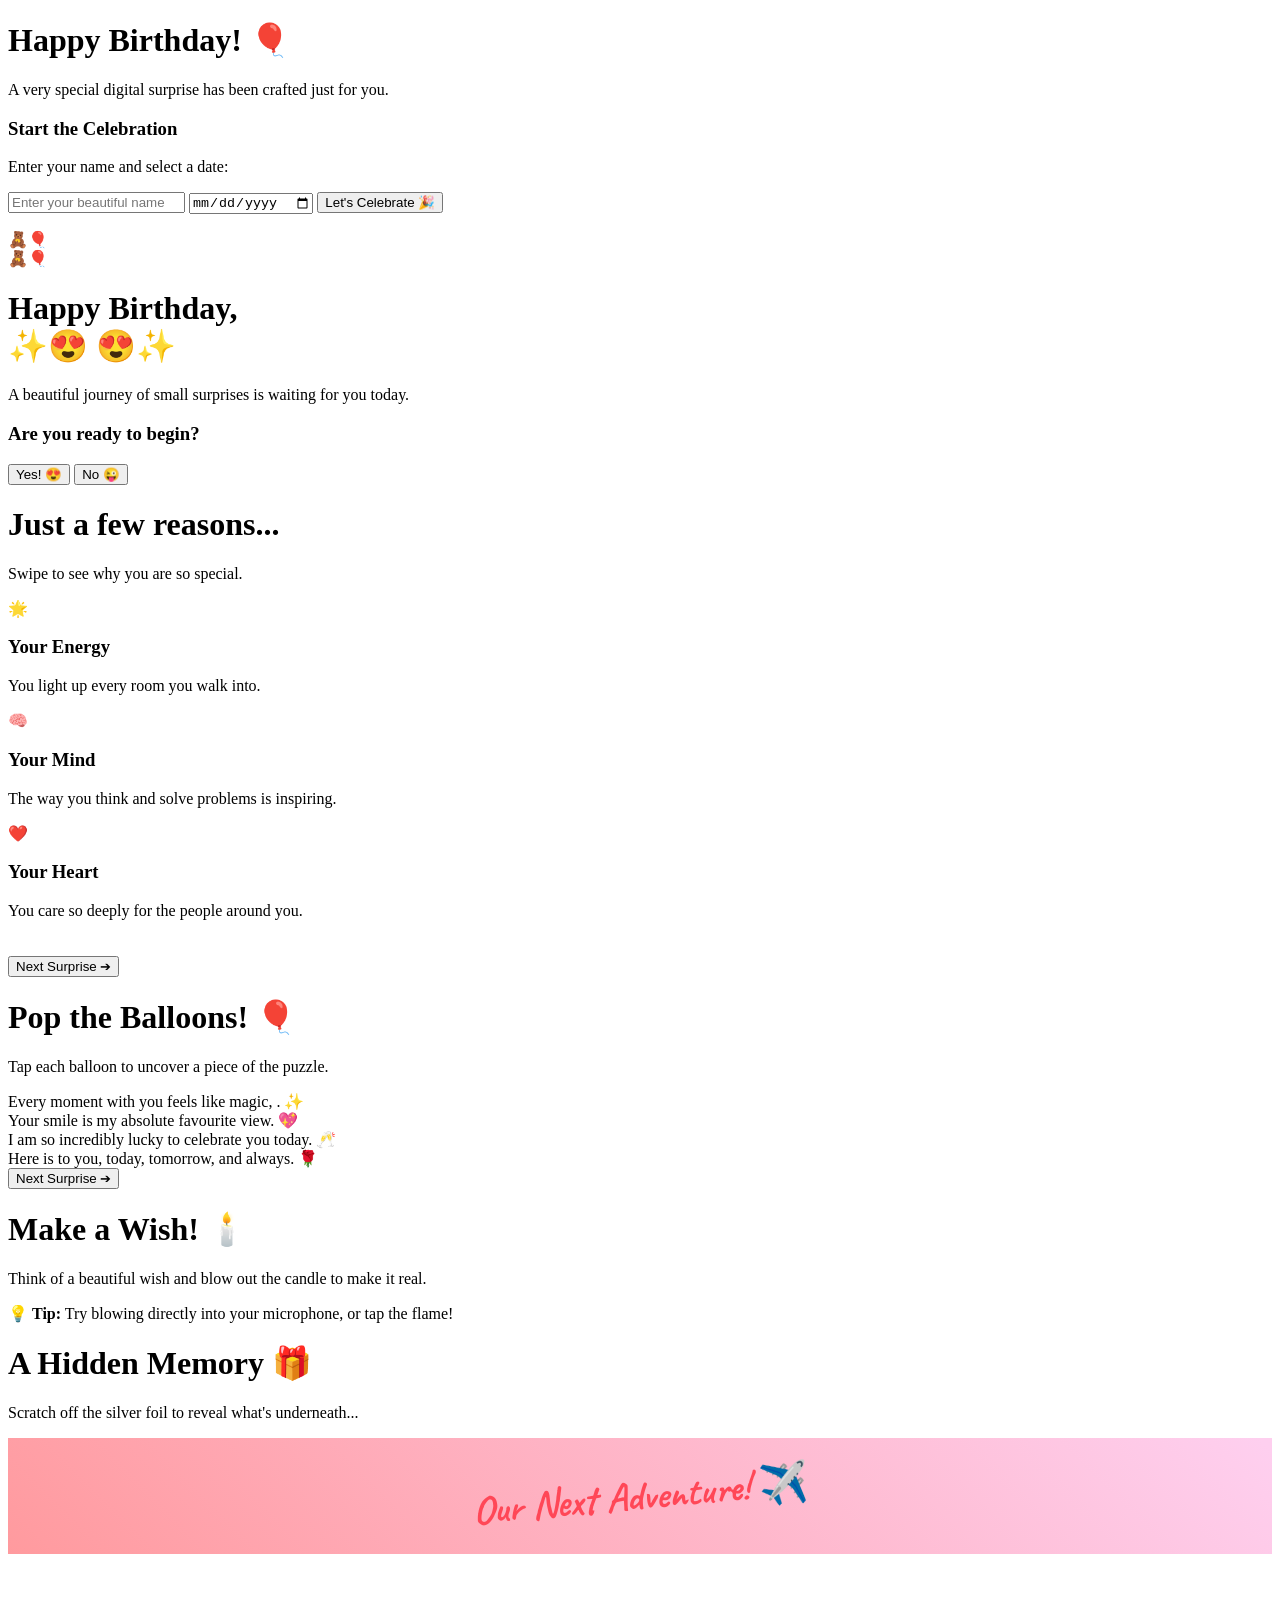
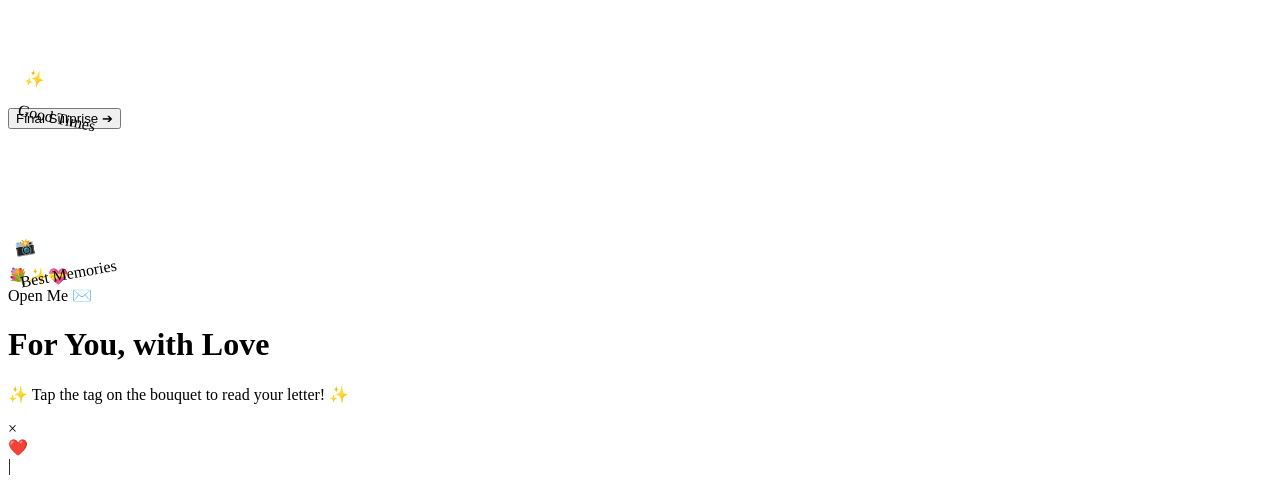
==== index.html @ 92702740 "Rename BDY/index.html to index.html" ====
<!DOCTYPE html>
<html lang="en">
<head>
    <meta charset="UTF-8">
    <meta name="viewport" content="width=device-width, initial-scale=1.0">
    <title>For You ✨</title>
    <link rel="stylesheet" href="style.css">
    <link href="https://fonts.googleapis.com/css2?family=Caveat:wght@700&display=swap" rel="stylesheet">
</head>
<body>

    <div id="parallax-bg">
        <div class="stars" id="stars1"></div>
        <div class="stars" id="stars2"></div>
        <div class="stars" id="stars3"></div>
    </div>

    <audio id="bg-music" loop src="https://www.soundhelix.com/examples/mp3/SoundHelix-Song-1.mp3"></audio>

    <div id="screen0" class="screen active split-layout">
        <div class="split-left">
            <h1 class="lock-title">Happy Birthday! 🎈</h1>
            <p class="lock-subtitle">A very special digital surprise has been crafted just for you.</p>
        </div>
        <div class="split-right">
            <h3>Start the Celebration</h3>
            <p class="lock-hint">Enter your name and select a date:</p>
            
            <input type="text" id="guest-name" class="dob-input" placeholder="Enter your beautiful name" autocomplete="off" />
            <input type="date" id="secret-dob" class="dob-input" />
            
            <button class="primary-btn unlock-btn" onclick="checkUnlockDate()">Let's Celebrate 🎉</button>
            <p id="lock-error" class="error-msg"></p>
        </div>
    </div>

    <div id="screen1" class="screen">
        <div class="teddy-container">
            <div class="teddy-wrapper" id="left-teddy" onclick="pokeTeddy()">🧸<span class="mini-balloon">🎈</span></div>
            <div class="teddy-wrapper">🧸<span class="mini-balloon">🎈</span></div>
        </div>
        
        <div class="header-zone">
            <h1>Happy Birthday, <br><span class="name-highlight">✨😍 <span id="dynamic-name"></span> 😍✨</span></h1>
            <p class="subtitle">A beautiful journey of small surprises is waiting for you today.</p>
        </div>

        <div class="action-zone">
            <h3>Are you ready to begin?</h3>
            <div class="btn-box-area">
                <button class="yes-premium-btn" onclick="nextScreen('1a')">Yes! 😍</button>
                <button class="no-running-btn" id="no-btn" onmouseover="dodgeButton()" onmouseenter="dodgeButton()" onclick="dodgeButton()">No 😜</button>
            </div>
        </div>
    </div>

    <div id="screen1a" class="screen">
        <div class="header-zone">
            <h1>Just a few reasons...</h1>
            <p class="subtitle">Swipe to see why you are so special.</p>
        </div>

        <div class="carousel-container" id="reason-carousel">
            <div class="carousel-track">
                <div class="reason-card">
                    <div class="reason-icon">🌟</div>
                    <h3>Your Energy</h3>
                    <p>You light up every room you walk into.</p>
                </div>
                <div class="reason-card">
                    <div class="reason-icon">🧠</div>
                    <h3>Your Mind</h3>
                    <p>The way you think and solve problems is inspiring.</p>
                </div>
                <div class="reason-card">
                    <div class="reason-icon">❤️</div>
                    <h3>Your Heart</h3>
                    <p>You care so deeply for the people around you.</p>
                </div>
            </div>
        </div>
        
        <div class="carousel-dots">
            <span class="dot active-dot"></span><span class="dot"></span><span class="dot"></span>
        </div>

        <button class="primary-btn" style="margin-top: 20px;" onclick="nextScreen(2)">Next Surprise ➔</button>
    </div>

    <div id="screen2" class="screen">
        <div class="header-zone">
            <h1>Pop the Balloons! 🎈</h1>
            <p class="subtitle">Tap each balloon to uncover a piece of the puzzle.</p>
        </div>
        
        <div class="balloon-grid">
            <div class="balloon-wrapper red" onclick="popBalloon(this)">
                <div class="balloon-visual"><div class="balloon-body"></div><div class="balloon-string"></div></div>
                <div class="hidden-message">Every moment with you feels like magic, <span class="dynamic-msg-name"></span>. ✨</div>
            </div>
            <div class="balloon-wrapper blue" onclick="popBalloon(this)">
                <div class="balloon-visual"><div class="balloon-body"></div><div class="balloon-string"></div></div>
                <div class="hidden-message">Your smile is my absolute favourite view. 💖</div>
            </div>
            <div class="balloon-wrapper yellow" onclick="popBalloon(this)">
                <div class="balloon-visual"><div class="balloon-body"></div><div class="balloon-string"></div></div>
                <div class="hidden-message">I am so incredibly lucky to celebrate you today. 🥂</div>
            </div>
            <div class="balloon-wrapper green" onclick="popBalloon(this)">
                <div class="balloon-visual"><div class="balloon-body"></div><div class="balloon-string"></div></div>
                <div class="hidden-message">Here is to you, today, tomorrow, and always. 🌹</div>
            </div>
        </div>

        <button class="primary-btn hidden-next-btn" id="balloon-next-btn" onclick="nextScreen(3)">Next Surprise ➔</button>
    </div>

    <div id="screen3" class="screen">
        <div class="header-zone">
            <h1>Make a Wish! 🕯️</h1>
            <p class="subtitle">Think of a beautiful wish and blow out the candle to make it real.</p>
        </div>

        <div class="cake-display-zone">
            <div class="cake-container">
                <div class="candle">
                    <div class="flame" id="candle-flame" onclick="blowOutCandle()"></div>
                </div>
                <div class="cake-top"></div>
                <div class="cake-base"></div>
            </div>
        </div>
        <div class="tip-zone">
            <p class="mic-hint">💡 <strong>Tip:</strong> Try blowing directly into your microphone, or tap the flame!</p>
        </div>
    </div>

    <div id="screen4" class="screen">
        <div class="header-zone">
            <h1>A Hidden Memory 🎁</h1>
            <p class="subtitle">Scratch off the silver foil to reveal what's underneath...</p>
        </div>

        <div class="scratch-container">
            <div class="scratch-reveal-img" style="background: linear-gradient(45deg, #ff9a9e 0%, #fecfef 99%, #fecfef 100%); display:flex; justify-content:center; align-items:center;">
                 <h2 style="font-family: 'Caveat', cursive; color: #ff4757; font-size: 2.5rem; transform: rotate(-5deg);">Our Next Adventure! ✈️</h2>
            </div>
            <canvas id="scratch-canvas"></canvas>
        </div>

        <button class="primary-btn hidden-next-btn" id="scratch-next-btn" onclick="nextScreen(5)">Final Surprise ➔</button>
    </div>

    <div id="screen5" class="screen">
        
        <div class="polaroid" id="pol1" style="top: 8%; left: 8%; transform: rotate(-10deg);">
            <div class="tape"></div>
            <div class="pol-img placeholder-1">📸</div>
            <p>Best Memories</p>
        </div>
        <div class="polaroid" id="pol2" style="top: 18%; right: 8%; transform: rotate(12deg);">
            <div class="tape"></div>
            <div class="pol-img placeholder-2">✨</div>
            <p>Good Times</p>
        </div>

        <div class="bouquet-container">
            <div class="main-bouquet">
                <div class="flower-bunch">💐✨💝</div>
                <div class="bouquet-wrap"></div>
            </div>
            <div class="hanging-tag" onclick="openLetterCard()">
                <div class="tag-string"></div>
                <div class="tag-body"><span>Open Me ✉️</span></div>
            </div>
        </div>

        <h1 class="tap-hint-text">For You, with Love</h1>
        <p class="subtitle hint-blink">✨ Tap the tag on the bouquet to read your letter! ✨</p>
        
        <div id="letterModal" class="letter-overlay">
            <div class="envelope-card premium-letter">
                <span class="close-card-btn" onclick="closeLetterCard()">×</span>
                <div class="wax-seal-decor">❤️</div>
                
                <div class="scrollable-letter-content custom-scrollbar">
                    <span id="typing-content" class="romantic-handwriting"></span>
                    <span class="typing-cursor">|</span>
                </div>
            </div>
        </div>
    </div>

    <script src="script.js"></script>
</body>
</html>
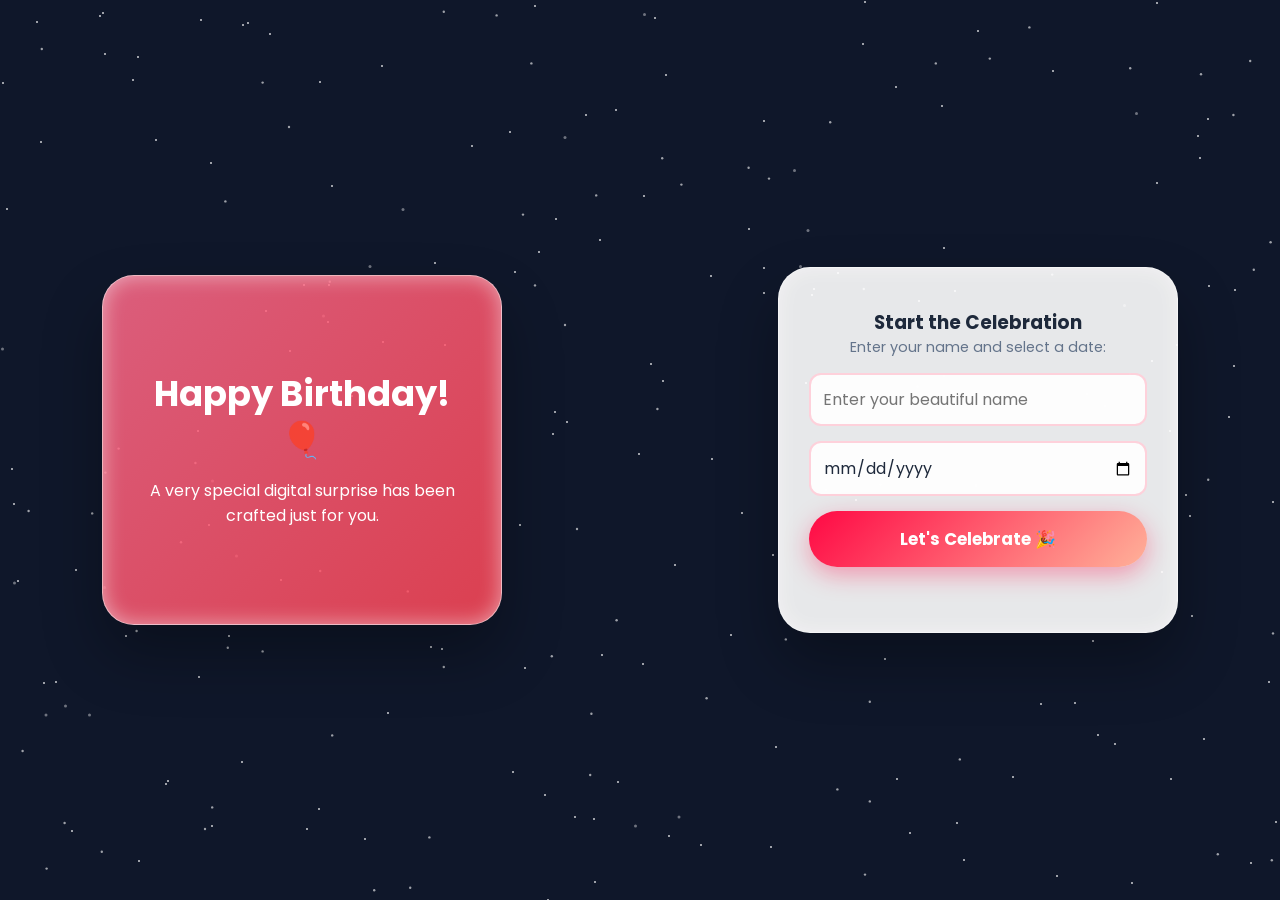
==== commit 1e9c6dfe: "Feature: Animation added" ====
--- a/index.html
+++ b/index.html
@@ -5,6 +5,7 @@
     <meta name="viewport" content="width=device-width, initial-scale=1.0">
     <title>For You ✨</title>
     <link rel="stylesheet" href="style.css">
+    <link href="https://fonts.googleapis.com/css2?family=Poppins:wght@400;500;600;700&display=swap" rel="stylesheet">
     <link href="https://fonts.googleapis.com/css2?family=Caveat:wght@700&display=swap" rel="stylesheet">
 </head>
 <body>
@@ -36,7 +37,10 @@
 
     <div id="screen1" class="screen">
         <div class="teddy-container">
-            <div class="teddy-wrapper" id="left-teddy" onclick="pokeTeddy()">🧸<span class="mini-balloon">🎈</span></div>
+            <div class="teddy-wrapper" id="left-teddy" onclick="pokeTeddy()">
+                <div class="teddy-hint-cloud">Poke me! See magic ✨</div>
+                🧸<span class="mini-balloon">🎈</span>
+            </div>
             <div class="teddy-wrapper">🧸<span class="mini-balloon">🎈</span></div>
         </div>
         
@@ -151,46 +155,47 @@
         <button class="primary-btn hidden-next-btn" id="scratch-next-btn" onclick="nextScreen(5)">Final Surprise ➔</button>
     </div>
 
-    <div id="screen5" class="screen">
-        
-        <div class="polaroid" id="pol1" style="top: 8%; left: 8%; transform: rotate(-10deg);">
-            <div class="tape"></div>
-            <div class="pol-img placeholder-1">📸</div>
-            <p>Best Memories</p>
-        </div>
-        <div class="polaroid" id="pol2" style="top: 18%; right: 8%; transform: rotate(12deg);">
-            <div class="tape"></div>
-            <div class="pol-img placeholder-2">✨</div>
-            <p>Good Times</p>
-        </div>
-
-        <div class="bouquet-container">
-            <div class="main-bouquet">
-                <div class="flower-bunch">💐✨💝</div>
-                <div class="bouquet-wrap"></div>
-            </div>
-            <div class="hanging-tag" onclick="openLetterCard()">
-                <div class="tag-string"></div>
-                <div class="tag-body"><span>Open Me ✉️</span></div>
-            </div>
-        </div>
-
-        <h1 class="tap-hint-text">For You, with Love</h1>
-        <p class="subtitle hint-blink">✨ Tap the tag on the bouquet to read your letter! ✨</p>
-        
-        <div id="letterModal" class="letter-overlay">
-            <div class="envelope-card premium-letter">
-                <span class="close-card-btn" onclick="closeLetterCard()">×</span>
-                <div class="wax-seal-decor">❤️</div>
-                
-                <div class="scrollable-letter-content custom-scrollbar">
-                    <span id="typing-content" class="romantic-handwriting"></span>
-                    <span class="typing-cursor">|</span>
-                </div>
+    <div id="screen5" class="screen final-bouquet-screen">
+        
+        <div class="realistic-bouquet-wrapper">
+            <img src="image_c681f4.png" alt="Bouquet" class="realistic-bouquet-img" onerror="this.style.opacity='0'">
+        </div>
+
+        <div class="premium-polaroid memory-left" id="pol1">
+            <div class="luxury-tape"></div>
+            <div class="photo-frame placeholder-1"><span class="frame-emoji">📸</span></div>
+            <p class="polaroid-caption">Best Memories</p>
+        </div>
+        <div class="premium-polaroid memory-right" id="pol2">
+            <div class="luxury-tape"></div>
+            <div class="photo-frame placeholder-2"><span class="frame-emoji">✨</span></div>
+            <p class="polaroid-caption">Good Times</p>
+        </div>
+
+        <div class="pre-letter-teaser">
+            <h1 class="premium-gradient-text">For You, with Love</h1>
+            <p>A million beautiful moments led us to today. I created this digital journey just to remind you how incredibly special you are.</p>
+        </div>
+
+        <div class="action-reveal-zone">
+            <p class="subtitle hint-blink">✨ Your final surprise is waiting... ✨</p>
+            <button class="open-letter-btn" onclick="openLetterCard()">
+                <span>Open Envelope 💌</span>
+            </button>
+        </div>
+    </div>
+
+    <div id="letterModal" class="letter-overlay">
+        <div class="envelope-card premium-letter">
+            <span class="close-card-btn" onclick="closeLetterCard()">×</span>
+            <div class="wax-seal-decor">❤️</div>
+            <div class="scrollable-letter-content custom-scrollbar">
+                <span id="typing-content" class="romantic-handwriting"></span>
+                <span class="typing-cursor">|</span>
             </div>
         </div>
     </div>
 
     <script src="script.js"></script>
 </body>
-</html>
+</html>
--- a/style.css
+++ b/style.css
@@ -0,0 +1,249 @@
+@import url('https://fonts.googleapis.com/css2?family=Poppins:wght@400;500;600;700&display=swap');
+@import url('https://fonts.googleapis.com/css2?family=Caveat:wght@700&display=swap');
+
+:root {
+    --text-color: #1e293b;
+    --sub-text: #64748b;
+    --primary-pink: #ff6b8b;
+    --dark-pink: #ff4757;
+    --luxury-gold: #f59e0b;
+}
+
+* { box-sizing: border-box; margin: 0; padding: 0; font-family: 'Poppins', sans-serif; }
+
+/* --- UPGRADED STARRY NIGHT BACKGROUND --- */
+body {
+    background: #0f172a; color: var(--text-color); overflow: hidden; display: flex; justify-content: center; align-items: center; height: 100vh; width: 100vw;
+    cursor: url("data:image/svg+xml;utf8,<svg xmlns='http://www.w3.org/2000/svg' width='32' height='32' style='font-size:24px;'><text y='24'>✨</text></svg>") 16 0, auto;
+}
+
+#parallax-bg { position: fixed; top: 0; left: 0; width: 100vw; height: 100vh; z-index: -1; }
+.stars { position: absolute; top: 0; left: 0; width: 100%; height: 100%; transition: transform 0.1s ease-out; }
+#stars1 { opacity: 0.8; } #stars2 { opacity: 0.6; transform: scale(1.2); } #stars3 { opacity: 0.4; transform: scale(1.5); }
+button, .balloon-wrapper, .flame, .premium-polaroid, canvas { cursor: url("data:image/svg+xml;utf8,<svg xmlns='http://www.w3.org/2000/svg' width='32' height='32' style='font-size:24px;'><text y='24'>🪄</text></svg>") 16 0, pointer !important; }
+
+/* --- GLASSMORPHISM CARDS --- */
+.screen {
+    position: absolute; width: 90%; max-width: 420px; height: 620px; padding: 40px 30px; display: none; flex-direction: column; align-items: center; justify-content: space-between;
+    background: rgba(255, 255, 255, 0.92); backdrop-filter: blur(20px); -webkit-backdrop-filter: blur(20px);
+    border: 1px solid rgba(255, 255, 255, 0.8); border-radius: 32px; box-shadow: 0 30px 60px rgba(0, 0, 0, 0.4), inset 0 0 20px rgba(255, 255, 255, 0.8); z-index: 10;
+}
+.screen.active { display: flex; flex-direction: column; animation: professionalIn 0.6s cubic-bezier(0.175, 0.885, 0.32, 1.1) forwards; }
+.screen.exiting { animation: professionalOut 0.5s cubic-bezier(0.55, 0.085, 0.68, 0.53) forwards !important; }
+@keyframes professionalIn { from { opacity: 0; transform: scale(0.9) translateY(30px) rotateX(10deg); } to { opacity: 1; transform: scale(1) translateY(0) rotateX(0deg); } }
+@keyframes professionalOut { from { opacity: 1; transform: scale(1) translateY(0); } to { opacity: 0; transform: scale(1.05) translateY(-40px); filter: blur(5px); } }
+
+/* --- SCREEN 0: LOCK SCREEN --- */
+#screen0.split-layout { width: 100vw; max-width: 100vw; height: 100vh; background: transparent; border: none; box-shadow: none; backdrop-filter: none; -webkit-backdrop-filter: none; flex-direction: row; justify-content: space-between; align-items: center; padding: 0 8vw; }
+.split-left, .split-right { width: 42%; max-width: 400px; height: auto; min-height: 350px; border-radius: 32px; padding: 40px 30px; display: flex; flex-direction: column; justify-content: center; align-items: center; text-align: center; background: rgba(255, 255, 255, 0.9); backdrop-filter: blur(15px); -webkit-backdrop-filter: blur(15px); border: 1px solid rgba(255, 255, 255, 0.6); box-shadow: 0 30px 60px rgba(0, 0, 0, 0.3), inset 0 0 20px rgba(255, 255, 255, 0.5); }
+.split-left { background: linear-gradient(135deg, rgba(255, 107, 139, 0.85) 0%, rgba(255, 71, 87, 0.85) 100%); }
+.split-left .lock-title, .split-left .lock-subtitle { color: white; }
+.lock-title { font-size: 2.2rem; font-weight: 700; margin-bottom: 15px; } .lock-subtitle { font-size: 1rem; line-height: 1.6; }
+.lock-hint { font-size: 0.9rem; color: #cbd5e1; margin-bottom: 15px; } .split-right .lock-hint { color: var(--sub-text); }
+.dob-input { width: 100%; padding: 12px; border: 2px solid rgba(255, 107, 139, 0.3); border-radius: 12px; background: rgba(255, 255, 255, 0.9); color: #1e293b; font-size: 1rem; margin-bottom: 15px; outline: none; transition: border 0.3s; }
+.dob-input:focus { border-color: var(--dark-pink); }
+.unlock-btn { padding: 14px; font-size: 1.05rem; width: 100%; position: relative; }
+.error-msg { color: #e74c3c; font-size: 0.85rem; font-weight: 600; margin-top: 10px; height: 15px; }
+@media (max-width: 850px) { #screen0.split-layout { flex-direction: column; justify-content: center; padding: 20px; gap: 20px; } .split-left, .split-right { width: 100%; min-height: auto; } }
+
+/* --- AMBIENT HEARTS & TYPOGRAPHY --- */
+.ambient-heart { position: absolute; color: rgba(255, 255, 255, 0.35); font-size: 2rem; pointer-events: none; z-index: 1; animation: floatUpAmbient linear infinite forwards; }
+@keyframes floatUpAmbient { 0% { transform: translateY(110vh) scale(0.5) rotate(0deg); opacity: 0; } 20% { opacity: 1; } 80% { opacity: 1; } 100% { transform: translateY(-10vh) scale(1.5) rotate(360deg); opacity: 0; } }
+.header-zone { width: 100%; margin-bottom: 10px; text-align: center; } h1 { color: #1e293b; font-size: 2.1rem; font-weight: 700; line-height: 1.3; margin-bottom: 10px; }
+.name-highlight { color: var(--dark-pink); font-size: 2.4rem; } .subtitle { font-size: 0.95rem; color: var(--sub-text); line-height: 1.5; }
+
+/* --- SCREEN 1 & 1A --- */
+.teddy-container { display: flex; justify-content: space-around; width: 100%; margin-bottom: 10px; }
+.teddy-wrapper { font-size: 3.5rem; position: relative; animation: teddyFloat 3s ease-in-out infinite alternate; } .teddy-wrapper:nth-child(2) { animation-delay: 1.5s; }
+.mini-balloon { font-size: 1.5rem; position: absolute; top: -15px; right: -10px; }
+@keyframes teddyFloat { 0% { transform: translateY(0) rotate(-3deg); } 100% { transform: translateY(-12px) rotate(3deg); } }
+.teddy-hint-cloud { position: absolute; top: -42px; left: -35px; background: #ffffff; color: var(--dark-pink); font-size: 0.75rem; font-weight: 700; padding: 6px 12px; border-radius: 20px; box-shadow: 0 8px 20px rgba(0, 0, 0, 0.15); white-space: nowrap; z-index: 50; border: 1px solid rgba(255, 107, 139, 0.2); animation: hintFloating 1.5s infinite alternate ease-in-out; pointer-events: none; }
+.teddy-hint-cloud::after { content: ''; position: absolute; bottom: -6px; left: 45%; width: 0; height: 0; border-left: 6px solid transparent; border-right: 6px solid transparent; border-top: 6px solid #ffffff; }
+@keyframes hintFloating { 0% { transform: translateY(0); filter: drop-shadow(0 4px 6px rgba(0,0,0,0.1)); } 100% { transform: translateY(-6px); filter: drop-shadow(0 10px 15px rgba(0,0,0,0.2)); } }
+.action-zone { width: 100%; margin-top: 10px; } .btn-box-area { width: 100%; height: 60px; margin-top: 20px; display: flex; justify-content: space-between; align-items: center; }
+.yes-premium-btn, .primary-btn { background: linear-gradient(135deg, #ff0844 0%, #ffb199 100%); color: white; border: none; padding: 14px; font-size: 1.05rem; font-weight: 700; border-radius: 50px; box-shadow: 0 8px 25px rgba(255, 8, 68, 0.35); transition: transform 0.2s, box-shadow 0.2s; }
+.yes-premium-btn { width: 48%; } .yes-premium-btn:hover, .primary-btn:hover:not(:disabled) { transform: translateY(-2px); box-shadow: 0 12px 30px rgba(255, 8, 68, 0.45); }
+.primary-btn { width: 100%; padding: 15px; } .primary-btn:disabled { background: #e0e0e0; color: #a1a1a1; box-shadow: none; }
+.no-running-btn { width: 48%; background: #f8f9fa; color: #6c757d; border: 2px solid #e9ecef; padding: 12px; font-size: 1.05rem; font-weight: 600; border-radius: 50px; z-index: 99; transition: left 0.15s cubic-bezier(0.19, 1, 0.22, 1), top 0.15s cubic-bezier(0.19, 1, 0.22, 1); }
+.carousel-container { width: 100%; height: 200px; overflow-x: auto; scroll-behavior: smooth; scroll-snap-type: x mandatory; padding-bottom: 20px; } .carousel-container::-webkit-scrollbar { display: none; }
+.carousel-track { display: flex; gap: 20px; width: max-content; padding: 0 10px; }
+.reason-card { scroll-snap-align: center; width: 220px; height: 160px; background: linear-gradient(135deg, #fff9fa 0%, #ffe3e8 100%); border: 2px dashed #ff4757; border-radius: 20px; display: flex; flex-direction: column; align-items: center; justify-content: center; padding: 15px; text-align: center; box-shadow: 0 10px 20px rgba(255, 71, 87, 0.15); }
+.reason-icon { font-size: 2.5rem; margin-bottom: 10px; } .reason-card h3 { color: var(--dark-pink); font-size: 1.2rem; margin-bottom: 5px; } .reason-card p { font-size: 0.85rem; color: var(--sub-text); line-height: 1.4; }
+.carousel-dots { display: flex; gap: 8px; margin-top: -10px; } .dot { width: 10px; height: 10px; border-radius: 50%; background: #e0e0e0; transition: background 0.3s; } .dot.active-dot { background: var(--dark-pink); transform: scale(1.2); }
+
+/* --- SCREEN 2 --- */
+.balloon-grid { display: grid; grid-template-columns: repeat(2, 1fr); gap: 40px 60px; margin: 30px 0; }
+.balloon-wrapper { position: relative; display: flex; flex-direction: column; align-items: center; width: 90px; height: 140px; } .balloon-wrapper:nth-child(2) { transform: translateY(20px); } .balloon-wrapper:nth-child(3) { transform: translateY(-15px); } .balloon-wrapper:nth-child(odd) { animation: swayLeft 4s ease-in-out infinite alternate; } .balloon-wrapper:nth-child(even) { animation: swayRight 4.5s ease-in-out infinite alternate; } .balloon-wrapper.popped { animation: none; transform: translateY(0); }
+@keyframes swayLeft { 0% { transform: translateY(0) rotate(-2deg); } 100% { transform: translateY(-10px) rotate(3deg); } } @keyframes swayRight { 0% { transform: translateY(0) rotate(2deg); } 100% { transform: translateY(10px) rotate(-3deg); } }
+.balloon-visual { display: flex; flex-direction: column; align-items: center; transition: transform 0.2s ease; z-index: 2; } .balloon-wrapper:hover .balloon-visual { transform: scale(1.08); } .balloon-wrapper.popped .balloon-visual { animation: popFlash 0.25s cubic-bezier(0.175, 0.885, 0.32, 1.275) forwards; }
+@keyframes popFlash { 0% { transform: scale(1); opacity: 1; } 50% { transform: scale(1.4); filter: brightness(1.5); } 100% { transform: scale(0); opacity: 0; } }
+.balloon-body { width: 82px; height: 100px; border-radius: 50% 50% 50% 50% / 40% 40% 60% 60%; position: relative; box-shadow: inset -10px -10px 20px rgba(0,0,0,0.15), 0 15px 25px rgba(0,0,0,0.1); }
+.balloon-body::before { content: ''; position: absolute; top: 15px; left: 12px; width: 18px; height: 35px; border-radius: 50%; background: rgba(255, 255, 255, 0.4); transform: rotate(25deg); }
+.balloon-wrapper.red .balloon-body { background: radial-gradient(circle at 35% 35%, #ff7eb3 0%, #ff0844 70%, #d6002f 100%); } .balloon-wrapper.blue .balloon-body { background: radial-gradient(circle at 35% 35%, #88c1ff 0%, #1e90ff 70%, #0056b3 100%); } .balloon-wrapper.yellow .balloon-body { background: radial-gradient(circle at 35% 35%, #fff2a8 0%, #ffc107 70%, #cc9a00 100%); } .balloon-wrapper.green .balloon-body { background: radial-gradient(circle at 35% 35%, #55efc4 0%, #00b894 70%, #007c64 100%); }
+.balloon-body::after { content: ''; position: absolute; bottom: -5px; left: 50%; transform: translateX(-50%); width: 12px; height: 8px; background: inherit; border-radius: 3px; box-shadow: inset -3px -3px 5px rgba(0,0,0,0.2); } .balloon-string { width: 1.5px; height: 45px; background: rgba(0,0,0,0.15); margin-top: 5px; }
+.hidden-message { position: absolute; top: 20px; left: 50%; transform-origin: top center; transform: translateX(-50%) scaleY(0); width: 170px; text-align: center; font-size: 0.85rem; line-height: 1.4; color: var(--dark-pink); font-weight: 600; background: linear-gradient(135deg, #fff9fa 0%, #ffe3e8 100%); border: 1px solid rgba(255, 107, 139, 0.4); padding: 15px 12px; border-radius: 12px; box-shadow: 0 10px 25px rgba(255, 71, 87, 0.25); opacity: 0; pointer-events: none; z-index: 5; transition: all 0.5s cubic-bezier(0.175, 0.885, 0.32, 1.275); }
+.balloon-wrapper.popped .hidden-message { opacity: 1; transform: translateX(-50%) scaleY(1); z-index: 10; }
+.hidden-next-btn { opacity: 0; transform: translateY(20px); pointer-events: none; transition: all 0.5s cubic-bezier(0.175, 0.885, 0.32, 1.275); margin-top: 15px; } .hidden-next-btn.show-btn { opacity: 1; transform: translateY(0); pointer-events: auto; }
+
+/* --- SCREEN 3 & 4 --- */
+.cake-display-zone { width: 100%; height: 220px; display: flex; justify-content: center; align-items: flex-end; margin-bottom: 20px; } .cake-container { position: relative; display: flex; flex-direction: column; align-items: center; width: 200px; }
+.cake-base { width: 190px; height: 70px; background: #eccc68; border-radius: 12px 12px 4px 4px; box-shadow: inset 0 8px 0 #ffa502, 0 8px 15px rgba(0,0,0,0.06); position: relative; } .cake-top { width: 150px; height: 60px; background: #ff7f50; border-radius: 10px 10px 0 0; border-bottom: 6px solid #ff6348; box-shadow: inset 0 6px 0 #ff6348; margin-bottom: -4px; z-index: 1; }
+.candle { width: 14px; height: 50px; background: linear-gradient(to bottom, #70a1ff, #1e90ff); border-radius: 4px; margin-bottom: -2px; z-index: 2; position: relative; } .flame { width: 18px; height: 26px; background: linear-gradient(to top, #ff4757, #ffa502, #ffffff); border-radius: 50% 50% 20% 20%; position: absolute; top: -26px; left: -2px; animation: candleBurn 0.6s infinite alternate ease-in-out; }
+@keyframes candleBurn { 0% { transform: scale(1) rotate(-2deg); box-shadow: 0 0 10px #ffa502; } 100% { transform: scale(1.15) rotate(3deg); box-shadow: 0 0 20px #ff4757; } }
+.scratch-container { position: relative; width: 280px; height: 180px; margin: 30px auto; border-radius: 16px; overflow: hidden; box-shadow: 0 15px 30px rgba(0,0,0,0.15); border: 4px solid #fff; }
+.scratch-reveal-img { position: absolute; top: 0; left: 0; width: 100%; height: 100%; object-fit: cover; } canvas#scratch-canvas { position: absolute; top: 0; left: 0; width: 100%; height: 100%; z-index: 5; }
+
+
+/* ==========================================================================
+   --- SCREEN 5: FINAL STAGE WITH BEAUTIFUL FALLBACK & TEASER ---
+   ========================================================================== */
+
+/* Clean Stage Layout */
+.screen.final-bouquet-screen {
+    max-width: 500px;
+    height: 620px;
+    padding: 0 45px 30px 45px; 
+    background: #fffdf8; 
+    background-image: radial-gradient(rgba(255, 107, 139, 0.08) 1px, transparent 1px);
+    background-size: 20px 20px;
+    border: 2px solid rgba(255, 177, 153, 0.5);
+    box-shadow: 0 40px 80px rgba(15, 23, 42, 0.4);
+    position: relative;
+    z-index: 10;
+    display: none;
+    flex-direction: column;
+    align-items: center;
+    justify-content: space-between; 
+    overflow: visible; 
+}
+
+.screen.final-bouquet-screen.active { display: flex !important; }
+
+/* The Failsafe Bouquet Centerpiece */
+.realistic-bouquet-wrapper {
+    position: absolute;
+    top: -90px; 
+    left: 50%;
+    transform: translateX(-50%);
+    width: 200px; height: 200px;
+    border-radius: 50%; 
+    border: 8px solid #ffffff;
+    
+    /* FALLBACK GRADIENT: If the image is missing, this stunning floral gradient shows instead of a blank circle! */
+    background: linear-gradient(135deg, #ff9a9e 0%, #fecfef 99%, #fecfef 100%);
+    box-shadow: 0 15px 25px rgba(0,0,0,0.15), inset 0 0 20px rgba(255, 107, 139, 0.5);
+    
+    z-index: 25;
+    animation: floatBouquetReal 4s infinite alternate ease-in-out;
+    display: flex; justify-content: center; align-items: center;
+}
+
+/* Ensure the image fills the circle if it exists */
+.realistic-bouquet-img {
+    width: 100%; height: 100%; object-fit: cover; border-radius: 50%; 
+    transition: opacity 0.3s ease;
+}
+
+@keyframes floatBouquetReal { 0% { transform: translateX(-50%) translateY(0) rotate(-1.5deg); } 100% { transform: translateX(-50%) translateY(-8px) rotate(1.5deg); } }
+
+/* Flanking Polaroids */
+.final-bouquet-screen .premium-polaroid {
+    width: 115px; height: 140px; background: #ffffff; box-shadow: 0 12px 30px rgba(15, 23, 42, 0.18); border-radius: 4px; padding: 10px 10px 22px 10px; position: absolute !important; display: flex; flex-direction: column; align-items: center; justify-content: space-between; z-index: 15; transition: transform 0.3s ease, box-shadow 0.3s ease;
+}
+.final-bouquet-screen .premium-polaroid:hover { transform: scale(1.1) rotate(0deg) !important; box-shadow: 0 25px 45px rgba(15, 23, 42, 0.3); z-index: 30; }
+
+.memory-left { top: 70px; left: -45px; transform: rotate(-12deg); }
+.memory-right { top: 120px; right: -45px; transform: rotate(14deg); }
+
+.final-bouquet-screen .luxury-tape {
+    position: absolute; top: -12px; left: 50%; transform: translateX(-50%) rotate(-3deg); width: 55px; height: 20px; background: rgba(255, 255, 255, 0.85); border: 1px solid rgba(0,0,0,0.05); box-shadow: 0 2px 4px rgba(0,0,0,0.05); z-index: 20;
+}
+.photo-frame { width: 100%; height: 85px; border-radius: 2px; display: flex; justify-content: center; align-items: center; background: #f8fafc; font-size: 2rem; }
+.placeholder-1 { background: linear-gradient(120deg, #fccb90 0%, #d57eeb 100%); } .placeholder-2 { background: linear-gradient(120deg, #e0c3fc 0%, #8ec5fc 100%); }
+.polaroid-caption { font-family: 'Caveat', cursive; font-size: 1.15rem; color: #333; margin-top: 4px; font-weight: bold; }
+
+/* The Pre-Letter Teaser (Fills the empty middle space elegantly) */
+.pre-letter-teaser {
+    text-align: center;
+    width: 100%;
+    margin-top: 130px; /* Safely pushes below the bouquet */
+    z-index: 5;
+    padding: 0 10px;
+}
+
+.pre-letter-teaser .premium-gradient-text {
+    font-size: 2.3rem; font-weight: 700; margin-bottom: 15px;
+    background: linear-gradient(135deg, #ff4757 0%, #ff6b8b 100%); -webkit-background-clip: text; background-clip: text; -webkit-text-fill-color: transparent;
+}
+
+.pre-letter-teaser p {
+    font-family: 'Poppins', sans-serif;
+    font-size: 0.95rem;
+    color: #475569;
+    line-height: 1.6;
+    font-weight: 500;
+}
+
+/* Action Reveal Zone (Bottom Area) */
+.action-reveal-zone {
+    text-align: center;
+    width: 100%;
+    margin-top: auto;
+    padding-bottom: 10px;
+    z-index: 5;
+}
+
+/* Beautiful Premium Button */
+.open-letter-btn {
+    background: linear-gradient(135deg, #ff0844 0%, #ffb199 100%);
+    color: white; border: none; padding: 16px 35px; margin-top: 15px;
+    font-size: 1.2rem; font-weight: 700; border-radius: 50px;
+    box-shadow: 0 10px 25px rgba(255, 8, 68, 0.4);
+    transition: transform 0.2s, box-shadow 0.2s;
+    animation: pulseButton 2s infinite alternate ease-in-out;
+}
+.open-letter-btn:hover { transform: translateY(-3px) scale(1.05); box-shadow: 0 15px 35px rgba(255, 8, 68, 0.6); animation: none; }
+
+@keyframes pulseButton { 0% { box-shadow: 0 8px 20px rgba(255, 8, 68, 0.3); } 100% { box-shadow: 0 12px 30px rgba(255, 8, 68, 0.6); transform: scale(1.02); } }
+.hint-blink { animation: softPulse 1.5s infinite alternate; text-align: center; font-weight: 600; color: #ff6b8b; }
+@keyframes softPulse { from { opacity: 0.6; } to { opacity: 1; } }
+
+/* --- THE HIDDEN MODAL & TYPING ENGINE --- */
+.letter-overlay { position: absolute; top: 0; left: 0; width: 100%; height: 100%; background: rgba(15, 23, 42, 0.7); backdrop-filter: blur(8px); border-radius: 32px; z-index: 100; display: none; justify-content: center; align-items: center; padding: 20px; }
+.letter-overlay.show-card { display: flex; }
+.envelope-card { background: #ffffff; width: 100%; max-height: 90%; border-radius: 24px; padding: 45px 25px 35px 25px; position: relative; border: 1px solid rgba(255, 107, 139, 0.2); transform: translateY(30px); opacity: 0; animation: slideLetterUp 0.6s cubic-bezier(0.175, 0.885, 0.32, 1.15) forwards, envelopeGlow 3s infinite alternate ease-in-out; }
+@keyframes slideLetterUp { to { transform: translateY(0); opacity: 1; } }
+@keyframes envelopeGlow { 0% { box-shadow: 0 0 20px rgba(255, 107, 139, 0.3), 0 0 45px rgba(255, 71, 87, 0.15); } 100% { box-shadow: 0 0 35px rgba(255, 107, 139, 0.6), 0 0 80px rgba(255, 71, 87, 0.35); } }
+.premium-letter { background: #fffdf8; background-image: radial-gradient(rgba(255, 107, 139, 0.1) 1px, transparent 1px); background-size: 15px 15px; border: 2px solid #ffb199; }
+.wax-seal-decor { position: absolute; top: -25px; left: 50%; transform: translateX(-50%); font-size: 2.2rem; background: #ff4757; width: 55px; height: 55px; display: flex; justify-content: center; align-items: center; border-radius: 50%; box-shadow: 0 6px 15px rgba(255, 71, 87, 0.5); border: 3px solid #fff; z-index: 101;}
+.romantic-handwriting { font-family: 'Caveat', cursive; font-size: 1.8rem; letter-spacing: 1px; color: #2c3e50; line-height: 1.6; display: block; text-align: left; }
+.scrollable-letter-content { overflow-y: auto; max-height: 400px; text-align: left; padding: 10px; }
+.custom-scrollbar::-webkit-scrollbar { width: 6px; } .custom-scrollbar::-webkit-scrollbar-track { background: transparent; } .custom-scrollbar::-webkit-scrollbar-thumb { background: rgba(255, 107, 139, 0.4); border-radius: 10px; } .custom-scrollbar::-webkit-scrollbar-thumb:hover { background: var(--dark-pink); }
+.typing-cursor { font-family: 'Caveat', cursive; font-size: 1.8rem; animation: blinkCursor 0.8s infinite; font-weight: bold; color: var(--dark-pink); }
+@keyframes blinkCursor { 0%, 100% { opacity: 1; } 50% { opacity: 0; } }
+.close-card-btn { position: absolute; top: 12px; right: 20px; font-size: 2rem; font-weight: bold; color: #95a5a6; transition: color 0.2s; user-select: none; z-index: 101;}
+.close-card-btn:hover { color: var(--dark-pink); }
+
+/* --- EFFECTS & PARTICLES --- */
+.magic-dust { position: absolute; pointer-events: none; width: 5px; height: 5px; background: #fff; border-radius: 50%; box-shadow: 0 0 8px #fff, 0 0 15px #ff9f43; z-index: 9999; animation: dustFade 0.6s linear forwards; }
+@keyframes dustFade { 0% { transform: scale(1) translateY(0); opacity: 1; } 100% { transform: scale(0) translateY(15px); opacity: 0; } }
+.secret-text { position: absolute; top: 40%; left: 50%; transform: translate(-50%, -50%); background: rgba(255, 255, 255, 0.95); padding: 12px 25px; border-radius: 20px; color: #ff4757; font-weight: bold; font-size: 1.3rem; box-shadow: 0 10px 25px rgba(255, 71, 87, 0.3); white-space: nowrap; animation: popInSecret 0.5s cubic-bezier(0.175, 0.885, 0.32, 1.275) forwards; z-index: 101; border: 2px dashed #ffeb3b; }
+@keyframes popInSecret { 0% { transform: translate(-50%, -50%) scale(0); opacity: 0; } 100% { transform: translate(-50%, -50%) scale(1); opacity: 1; } }
+.swarm-balloon { position: absolute; bottom: -100px; display: flex; flex-direction: column; align-items: center; z-index: 999; animation: floatUpSwarm ease-in forwards; pointer-events: none; }
+.swarm-body { width: 45px; height: 55px; border-radius: 50% 50% 50% 50% / 42% 42% 58% 58%; position: relative; box-shadow: inset -5px -5px 10px rgba(0,0,0,0.2), 0 5px 15px rgba(0,0,0,0.15); }
+.swarm-body::after { content: ''; position: absolute; bottom: -3px; left: 50%; transform: translateX(-50%); width: 6px; height: 4px; background: inherit; border-radius: 2px; }
+.swarm-string { width: 1.5px; height: 40px; background: rgba(255, 255, 255, 0.4); margin-top: 3px; }
+@keyframes floatUpSwarm { 0% { transform: translateY(0) rotate(-5deg); opacity: 0; } 10% { opacity: 1; } 100% { transform: translateY(-120vh) rotate(5deg); opacity: 0; } }
+.heart-particle { position: absolute; font-size: 1.5rem; pointer-events: none; animation: rainMove 4.5s linear forwards; z-index: 0; filter: drop-shadow(0 0 10px rgba(255, 107, 139, 0.5)); }
+@keyframes rainMove { 0% { transform: translateY(105vh) scale(0.5); opacity: 1; } 100% { transform: translateY(-10vh) scale(1.3); opacity: 0; } }
+.confetti { position: absolute; width: 8px; height: 8px; border-radius: 2px; animation: confettiPop 1.2s ease-out forwards; pointer-events: none; z-index: 9999; }
+@keyframes confettiPop { 0% { transform: translate(0, 0) rotate(0deg) scale(1); opacity: 1; } 100% { transform: translate(var(--tx), var(--ty)) rotate(var(--rot)) scale(0); opacity: 0; } }
+
+/* Mobile Safeties */
+@media (max-width: 560px) {
+    .screen.final-bouquet-screen { max-width: 90%; padding: 0 20px 30px 20px; }
+    .memory-left { left: 0px; top: 40px; transform: scale(0.85) rotate(-8deg); }
+    .memory-right { right: 0px; top: 90px; transform: scale(0.85) rotate(10deg); }
+    .pre-letter-teaser { margin-top: 120px; }
+    .realistic-bouquet-wrapper { width: 180px; height: 180px; top: -80px; }
+}
